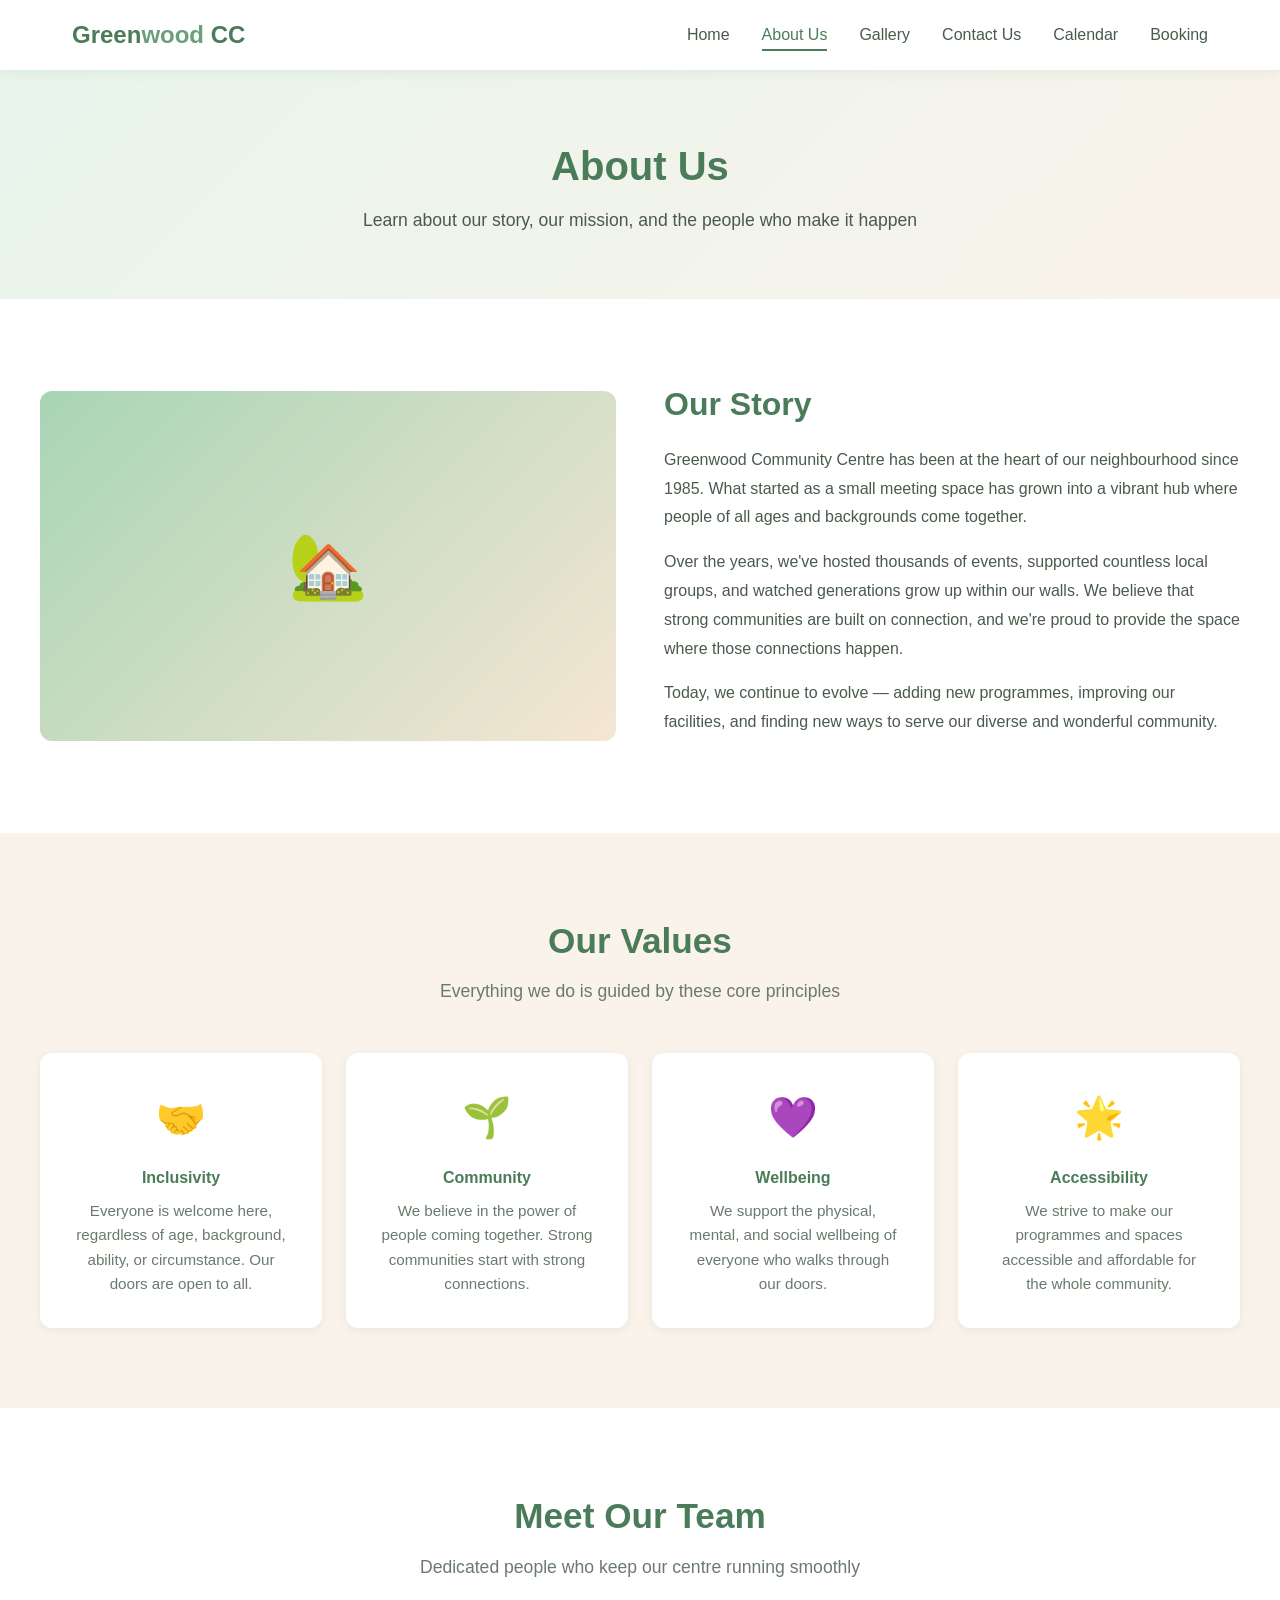
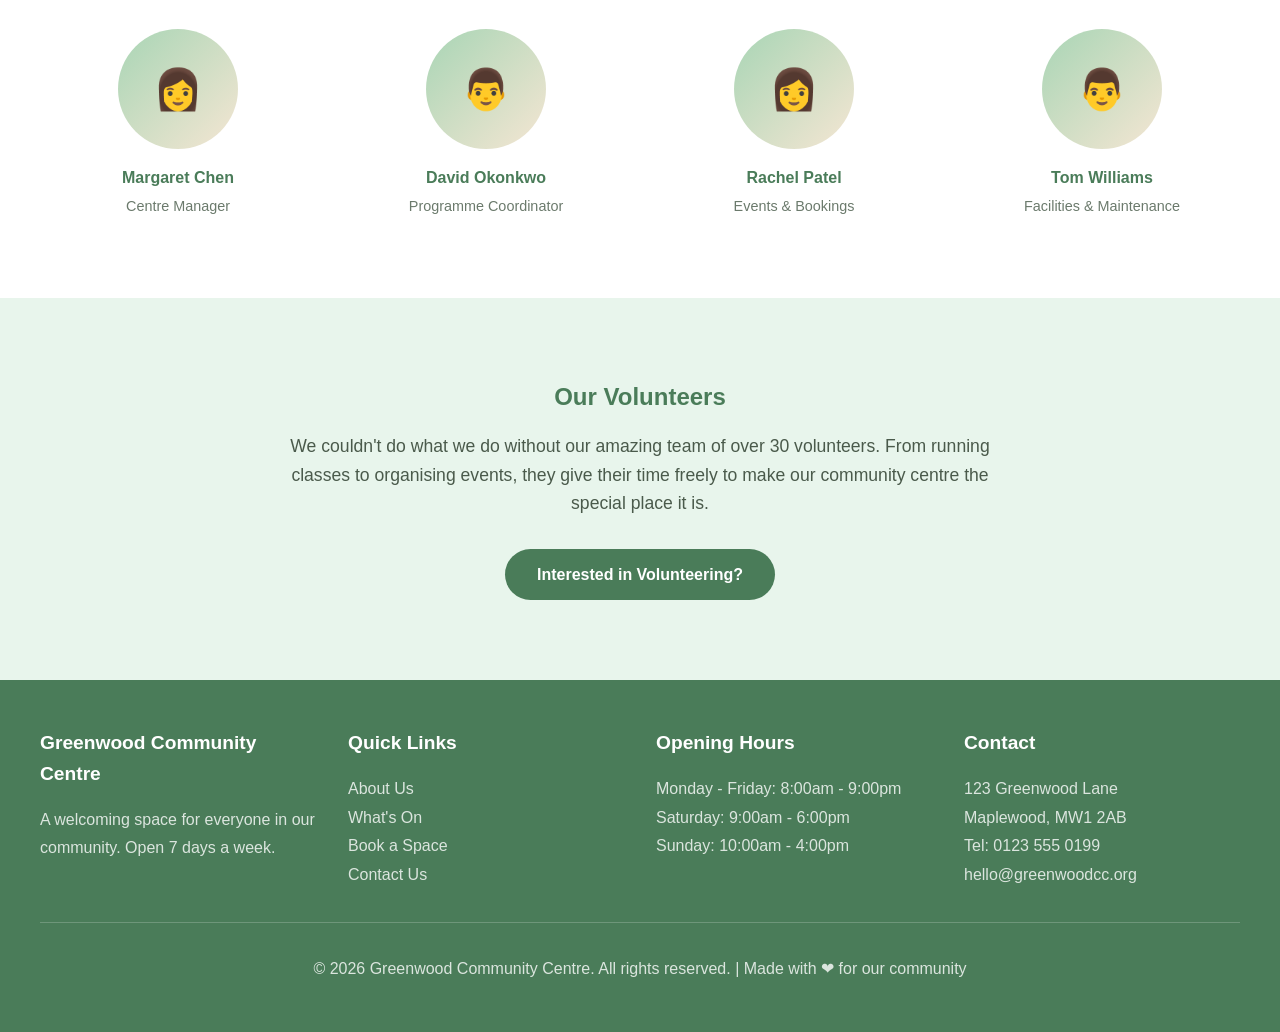
==== about.html @ 0eb02d69 "Greenwood Community Centre website - 6-page responsive site (Home, About, Gallery, Contact, Calendar" ====
<!DOCTYPE html>
<html lang="en">
<head>
  <meta charset="UTF-8">
  <meta name="viewport" content="width=device-width, initial-scale=1.0">
  <title>About Us - Greenwood Community Centre</title>
  <link rel="stylesheet" href="css/styles.css">
</head>
<body>
  <!-- Navigation -->
  <nav class="navbar">
    <div class="nav-container">
      <a href="index.html" class="nav-logo">Green<span>wood</span> CC</a>
      <ul class="nav-links">
        <li><a href="index.html">Home</a></li>
        <li><a href="about.html" class="active">About Us</a></li>
        <li><a href="gallery.html">Gallery</a></li>
        <li><a href="contact.html">Contact Us</a></li>
        <li><a href="calendar.html">Calendar</a></li>
        <li><a href="booking.html">Booking</a></li>
      </ul>
      <div class="nav-toggle">
        <span></span>
        <span></span>
        <span></span>
      </div>
    </div>
  </nav>

  <!-- Page Header -->
  <section class="page-header">
    <h1>About Us</h1>
    <p>Learn about our story, our mission, and the people who make it happen</p>
  </section>

  <!-- Our Story -->
  <section class="section">
    <div class="container">
      <div class="about-content">
        <div class="about-image">&#127969;</div>
        <div class="about-text">
          <h2>Our Story</h2>
          <p>Greenwood Community Centre has been at the heart of our neighbourhood since 1985. What started as a small meeting space has grown into a vibrant hub where people of all ages and backgrounds come together.</p>
          <p>Over the years, we've hosted thousands of events, supported countless local groups, and watched generations grow up within our walls. We believe that strong communities are built on connection, and we're proud to provide the space where those connections happen.</p>
          <p>Today, we continue to evolve — adding new programmes, improving our facilities, and finding new ways to serve our diverse and wonderful community.</p>
        </div>
      </div>
    </div>
  </section>

  <!-- Our Values -->
  <section class="section section-alt">
    <div class="container">
      <div class="section-header">
        <h2>Our Values</h2>
        <p>Everything we do is guided by these core principles</p>
      </div>
      <div class="values-grid">
        <div class="value-card">
          <div class="icon">&#129309;</div>
          <h4>Inclusivity</h4>
          <p>Everyone is welcome here, regardless of age, background, ability, or circumstance. Our doors are open to all.</p>
        </div>
        <div class="value-card">
          <div class="icon">&#127793;</div>
          <h4>Community</h4>
          <p>We believe in the power of people coming together. Strong communities start with strong connections.</p>
        </div>
        <div class="value-card">
          <div class="icon">&#128156;</div>
          <h4>Wellbeing</h4>
          <p>We support the physical, mental, and social wellbeing of everyone who walks through our doors.</p>
        </div>
        <div class="value-card">
          <div class="icon">&#127775;</div>
          <h4>Accessibility</h4>
          <p>We strive to make our programmes and spaces accessible and affordable for the whole community.</p>
        </div>
      </div>
    </div>
  </section>

  <!-- Our Team -->
  <section class="section">
    <div class="container">
      <div class="section-header">
        <h2>Meet Our Team</h2>
        <p>Dedicated people who keep our centre running smoothly</p>
      </div>
      <div class="team-grid">
        <div class="team-member">
          <div class="avatar">&#128105;</div>
          <h4>Margaret Chen</h4>
          <p>Centre Manager</p>
        </div>
        <div class="team-member">
          <div class="avatar">&#128104;</div>
          <h4>David Okonkwo</h4>
          <p>Programme Coordinator</p>
        </div>
        <div class="team-member">
          <div class="avatar">&#128105;</div>
          <h4>Rachel Patel</h4>
          <p>Events &amp; Bookings</p>
        </div>
        <div class="team-member">
          <div class="avatar">&#128104;</div>
          <h4>Tom Williams</h4>
          <p>Facilities &amp; Maintenance</p>
        </div>
      </div>
    </div>
  </section>

  <!-- Volunteers -->
  <section class="section section-green">
    <div class="container" style="text-align: center;">
      <h2 style="color: var(--green-dark); margin-bottom: 1rem;">Our Volunteers</h2>
      <p style="color: var(--text-medium); max-width: 700px; margin: 0 auto 2rem; font-size: 1.1rem;">We couldn't do what we do without our amazing team of over 30 volunteers. From running classes to organising events, they give their time freely to make our community centre the special place it is.</p>
      <a href="contact.html" class="btn btn-primary">Interested in Volunteering?</a>
    </div>
  </section>

  <!-- Footer -->
  <footer class="footer">
    <div class="footer-content">
      <div>
        <h4>Greenwood Community Centre</h4>
        <p>A welcoming space for everyone in our community. Open 7 days a week.</p>
      </div>
      <div>
        <h4>Quick Links</h4>
        <p><a href="about.html">About Us</a></p>
        <p><a href="calendar.html">What's On</a></p>
        <p><a href="booking.html">Book a Space</a></p>
        <p><a href="contact.html">Contact Us</a></p>
      </div>
      <div>
        <h4>Opening Hours</h4>
        <p>Monday - Friday: 8:00am - 9:00pm</p>
        <p>Saturday: 9:00am - 6:00pm</p>
        <p>Sunday: 10:00am - 4:00pm</p>
      </div>
      <div>
        <h4>Contact</h4>
        <p>123 Greenwood Lane</p>
        <p>Maplewood, MW1 2AB</p>
        <p>Tel: 0123 555 0199</p>
        <p>hello@greenwoodcc.org</p>
      </div>
    </div>
    <div class="footer-bottom">
      <p>&copy; 2026 Greenwood Community Centre. All rights reserved. | Made with &#10084; for our community</p>
    </div>
  </footer>

  <script src="js/main.js"></script>
</body>
</html>
---- css/styles.css ----
/* === Community Centre Website - Global Styles === */

:root {
  --green-dark: #4a7c59;
  --green-medium: #6b9f7a;
  --green-light: #a8d5b5;
  --green-pale: #e8f5ec;
  --beige-warm: #f5e6d3;
  --beige-light: #faf3eb;
  --white: #ffffff;
  --text-dark: #2d3a2e;
  --text-medium: #4a5a4b;
  --text-light: #6b7a6c;
  --shadow: rgba(74, 124, 89, 0.1);
  --radius: 12px;
  --transition: all 0.3s ease;
}

/* Reset */
*, *::before, *::after {
  margin: 0;
  padding: 0;
  box-sizing: border-box;
}

html {
  scroll-behavior: smooth;
}

body {
  font-family: 'Segoe UI', 'Open Sans', sans-serif;
  color: var(--text-dark);
  background-color: var(--white);
  line-height: 1.6;
}

a {
  text-decoration: none;
  color: inherit;
}

ul {
  list-style: none;
}

img {
  max-width: 100%;
  height: auto;
  display: block;
}

/* === Navigation === */
.navbar {
  background-color: var(--white);
  box-shadow: 0 2px 12px var(--shadow);
  position: sticky;
  top: 0;
  z-index: 1000;
}

.nav-container {
  max-width: 1200px;
  margin: 0 auto;
  padding: 1rem 2rem;
  display: flex;
  justify-content: space-between;
  align-items: center;
}

.nav-logo {
  font-size: 1.5rem;
  font-weight: 700;
  color: var(--green-dark);
}

.nav-logo span {
  color: var(--green-medium);
}

.nav-links {
  display: flex;
  gap: 2rem;
}

.nav-links a {
  color: var(--text-medium);
  font-weight: 500;
  padding: 0.5rem 0;
  position: relative;
  transition: var(--transition);
}

.nav-links a:hover,
.nav-links a.active {
  color: var(--green-dark);
}

.nav-links a::after {
  content: '';
  position: absolute;
  bottom: 0;
  left: 0;
  width: 0;
  height: 2px;
  background-color: var(--green-dark);
  transition: var(--transition);
}

.nav-links a:hover::after,
.nav-links a.active::after {
  width: 100%;
}

.nav-toggle {
  display: none;
  flex-direction: column;
  gap: 5px;
  cursor: pointer;
  padding: 5px;
}

.nav-toggle span {
  width: 25px;
  height: 3px;
  background-color: var(--green-dark);
  border-radius: 2px;
  transition: var(--transition);
}

/* === Hero Section === */
.hero {
  background: linear-gradient(135deg, var(--green-pale) 0%, var(--beige-light) 50%, var(--beige-warm) 100%);
  padding: 6rem 2rem;
  text-align: center;
  position: relative;
  overflow: hidden;
}

.hero::before {
  content: '';
  position: absolute;
  top: -50%;
  right: -20%;
  width: 500px;
  height: 500px;
  background: radial-gradient(circle, var(--green-light) 0%, transparent 70%);
  opacity: 0.3;
  border-radius: 50%;
}

.hero-content {
  max-width: 800px;
  margin: 0 auto;
  position: relative;
  z-index: 1;
}

.hero h1 {
  font-size: 3rem;
  color: var(--green-dark);
  margin-bottom: 1rem;
  line-height: 1.2;
}

.hero .tagline {
  font-size: 1.3rem;
  color: var(--text-medium);
  margin-bottom: 2rem;
  font-weight: 300;
}

.hero .cta-btn {
  display: inline-block;
  background-color: var(--green-dark);
  color: var(--white);
  padding: 1rem 2.5rem;
  border-radius: 50px;
  font-size: 1.1rem;
  font-weight: 600;
  transition: var(--transition);
  box-shadow: 0 4px 15px rgba(74, 124, 89, 0.3);
}

.hero .cta-btn:hover {
  background-color: var(--green-medium);
  transform: translateY(-2px);
  box-shadow: 0 6px 20px rgba(74, 124, 89, 0.4);
}

/* === Section Styles === */
.section {
  padding: 5rem 2rem;
}

.section-alt {
  background-color: var(--beige-light);
}

.section-green {
  background-color: var(--green-pale);
}

.container {
  max-width: 1200px;
  margin: 0 auto;
}

.section-header {
  text-align: center;
  margin-bottom: 3rem;
}

.section-header h2 {
  font-size: 2.2rem;
  color: var(--green-dark);
  margin-bottom: 0.5rem;
}

.section-header p {
  color: var(--text-light);
  font-size: 1.1rem;
  max-width: 600px;
  margin: 0 auto;
}

/* === Cards === */
.cards-grid {
  display: grid;
  grid-template-columns: repeat(auto-fit, minmax(300px, 1fr));
  gap: 2rem;
}

.card {
  background-color: var(--white);
  border-radius: var(--radius);
  padding: 2rem;
  box-shadow: 0 4px 15px var(--shadow);
  transition: var(--transition);
}

.card:hover {
  transform: translateY(-5px);
  box-shadow: 0 8px 25px rgba(74, 124, 89, 0.15);
}

.card-icon {
  font-size: 2.5rem;
  margin-bottom: 1rem;
}

.card h3 {
  color: var(--green-dark);
  margin-bottom: 0.5rem;
  font-size: 1.3rem;
}

.card p {
  color: var(--text-light);
  line-height: 1.7;
}

/* === Buttons === */
.btn {
  display: inline-block;
  padding: 0.8rem 2rem;
  border-radius: 50px;
  font-weight: 600;
  transition: var(--transition);
  border: none;
  cursor: pointer;
  font-size: 1rem;
}

.btn-primary {
  background-color: var(--green-dark);
  color: var(--white);
}

.btn-primary:hover {
  background-color: var(--green-medium);
  transform: translateY(-2px);
}

.btn-secondary {
  background-color: transparent;
  color: var(--green-dark);
  border: 2px solid var(--green-dark);
}

.btn-secondary:hover {
  background-color: var(--green-dark);
  color: var(--white);
}

/* === Forms === */
.form-group {
  margin-bottom: 1.5rem;
}

.form-group label {
  display: block;
  margin-bottom: 0.5rem;
  color: var(--text-medium);
  font-weight: 500;
}

.form-group input,
.form-group textarea,
.form-group select {
  width: 100%;
  padding: 0.9rem 1.2rem;
  border: 2px solid var(--green-light);
  border-radius: var(--radius);
  font-size: 1rem;
  font-family: inherit;
  transition: var(--transition);
  background-color: var(--white);
}

.form-group input:focus,
.form-group textarea:focus,
.form-group select:focus {
  outline: none;
  border-color: var(--green-dark);
  box-shadow: 0 0 0 3px rgba(74, 124, 89, 0.1);
}

.form-group textarea {
  resize: vertical;
  min-height: 120px;
}

/* === Footer === */
.footer {
  background-color: var(--green-dark);
  color: var(--white);
  padding: 3rem 2rem;
}

.footer-content {
  max-width: 1200px;
  margin: 0 auto;
  display: grid;
  grid-template-columns: repeat(auto-fit, minmax(250px, 1fr));
  gap: 2rem;
}

.footer h4 {
  margin-bottom: 1rem;
  font-size: 1.2rem;
}

.footer p,
.footer a {
  color: rgba(255, 255, 255, 0.8);
  line-height: 1.8;
}

.footer a:hover {
  color: var(--white);
}

.footer-bottom {
  max-width: 1200px;
  margin: 2rem auto 0;
  padding-top: 2rem;
  border-top: 1px solid rgba(255, 255, 255, 0.2);
  text-align: center;
  color: rgba(255, 255, 255, 0.6);
}

/* === Page Header === */
.page-header {
  background: linear-gradient(135deg, var(--green-pale) 0%, var(--beige-light) 100%);
  padding: 4rem 2rem;
  text-align: center;
}

.page-header h1 {
  font-size: 2.5rem;
  color: var(--green-dark);
  margin-bottom: 0.5rem;
}

.page-header p {
  color: var(--text-medium);
  font-size: 1.1rem;
}

/* === Gallery === */
.gallery-grid {
  display: grid;
  grid-template-columns: repeat(auto-fit, minmax(280px, 1fr));
  gap: 1.5rem;
}

.gallery-item {
  border-radius: var(--radius);
  overflow: hidden;
  aspect-ratio: 4/3;
  background-color: var(--green-light);
  position: relative;
  transition: var(--transition);
}

.gallery-item:hover {
  transform: scale(1.02);
  box-shadow: 0 8px 25px var(--shadow);
}

.gallery-item .overlay {
  position: absolute;
  bottom: 0;
  left: 0;
  right: 0;
  background: linear-gradient(transparent, rgba(0,0,0,0.6));
  padding: 1.5rem;
  color: var(--white);
  opacity: 0;
  transition: var(--transition);
}

.gallery-item:hover .overlay {
  opacity: 1;
}

.gallery-placeholder {
  width: 100%;
  height: 100%;
  display: flex;
  align-items: center;
  justify-content: center;
  font-size: 3rem;
  color: var(--green-dark);
  background: linear-gradient(135deg, var(--green-pale), var(--beige-warm));
}

/* === Calendar === */
.calendar-container {
  background-color: var(--white);
  border-radius: var(--radius);
  box-shadow: 0 4px 15px var(--shadow);
  overflow: hidden;
}

.calendar-header {
  background-color: var(--green-dark);
  color: var(--white);
  padding: 1.5rem 2rem;
  display: flex;
  justify-content: space-between;
  align-items: center;
}

.calendar-grid {
  display: grid;
  grid-template-columns: repeat(7, 1fr);
  gap: 1px;
  background-color: var(--green-pale);
}

.calendar-day-header {
  background-color: var(--beige-light);
  padding: 0.8rem;
  text-align: center;
  font-weight: 600;
  color: var(--green-dark);
  font-size: 0.9rem;
}

.calendar-day {
  background-color: var(--white);
  padding: 0.8rem;
  min-height: 80px;
  position: relative;
}

.calendar-day.empty {
  background-color: var(--beige-light);
  opacity: 0.5;
}

.calendar-day .day-number {
  font-weight: 600;
  color: var(--text-medium);
  margin-bottom: 0.3rem;
}

.calendar-day .event {
  font-size: 0.75rem;
  background-color: var(--green-light);
  color: var(--green-dark);
  padding: 2px 6px;
  border-radius: 4px;
  margin-top: 2px;
  white-space: nowrap;
  overflow: hidden;
  text-overflow: ellipsis;
}

.event-list {
  margin-top: 3rem;
}

.event-item {
  display: flex;
  gap: 1.5rem;
  padding: 1.5rem;
  background-color: var(--white);
  border-radius: var(--radius);
  box-shadow: 0 2px 10px var(--shadow);
  margin-bottom: 1rem;
  align-items: center;
}

.event-date {
  background-color: var(--green-dark);
  color: var(--white);
  padding: 1rem;
  border-radius: var(--radius);
  text-align: center;
  min-width: 70px;
}

.event-date .month {
  font-size: 0.8rem;
  text-transform: uppercase;
}

.event-date .day {
  font-size: 1.8rem;
  font-weight: 700;
}

.event-details h4 {
  color: var(--green-dark);
  margin-bottom: 0.3rem;
}

.event-details p {
  color: var(--text-light);
  font-size: 0.9rem;
}

/* === Booking === */
.booking-form {
  max-width: 700px;
  margin: 0 auto;
  background-color: var(--white);
  padding: 3rem;
  border-radius: var(--radius);
  box-shadow: 0 4px 15px var(--shadow);
}

.booking-form h3 {
  color: var(--green-dark);
  margin-bottom: 1.5rem;
  font-size: 1.5rem;
}

.form-row {
  display: grid;
  grid-template-columns: 1fr 1fr;
  gap: 1rem;
}

/* === Contact === */
.contact-grid {
  display: grid;
  grid-template-columns: 1fr 1fr;
  gap: 3rem;
  align-items: start;
}

.contact-info-item {
  display: flex;
  gap: 1rem;
  margin-bottom: 1.5rem;
  align-items: flex-start;
}

.contact-info-item .icon {
  width: 45px;
  height: 45px;
  background-color: var(--green-pale);
  border-radius: 50%;
  display: flex;
  align-items: center;
  justify-content: center;
  flex-shrink: 0;
  font-size: 1.2rem;
}

.map-placeholder {
  width: 100%;
  height: 250px;
  background: linear-gradient(135deg, var(--green-pale), var(--beige-warm));
  border-radius: var(--radius);
  display: flex;
  align-items: center;
  justify-content: center;
  color: var(--text-light);
  font-size: 1.1rem;
  margin-top: 2rem;
}

/* === About === */
.about-content {
  display: grid;
  grid-template-columns: 1fr 1fr;
  gap: 3rem;
  align-items: center;
}

.about-image {
  width: 100%;
  height: 350px;
  background: linear-gradient(135deg, var(--green-light), var(--beige-warm));
  border-radius: var(--radius);
  display: flex;
  align-items: center;
  justify-content: center;
  font-size: 4rem;
}

.about-text h2 {
  color: var(--green-dark);
  margin-bottom: 1rem;
  font-size: 2rem;
}

.about-text p {
  color: var(--text-medium);
  margin-bottom: 1rem;
  line-height: 1.8;
}

.values-grid {
  display: grid;
  grid-template-columns: repeat(auto-fit, minmax(250px, 1fr));
  gap: 1.5rem;
  margin-top: 2rem;
}

.value-card {
  text-align: center;
  padding: 2rem;
  background-color: var(--white);
  border-radius: var(--radius);
  box-shadow: 0 2px 10px var(--shadow);
}

.value-card .icon {
  font-size: 2.5rem;
  margin-bottom: 1rem;
}

.value-card h4 {
  color: var(--green-dark);
  margin-bottom: 0.5rem;
}

.value-card p {
  color: var(--text-light);
  font-size: 0.95rem;
}

/* === Team === */
.team-grid {
  display: grid;
  grid-template-columns: repeat(auto-fit, minmax(220px, 1fr));
  gap: 2rem;
}

.team-member {
  text-align: center;
}

.team-member .avatar {
  width: 120px;
  height: 120px;
  border-radius: 50%;
  background: linear-gradient(135deg, var(--green-light), var(--beige-warm));
  margin: 0 auto 1rem;
  display: flex;
  align-items: center;
  justify-content: center;
  font-size: 2.5rem;
}

.team-member h4 {
  color: var(--green-dark);
  margin-bottom: 0.3rem;
}

.team-member p {
  color: var(--text-light);
  font-size: 0.9rem;
}

/* === Responsive === */
@media (max-width: 768px) {
  .nav-toggle {
    display: flex;
  }

  .nav-links {
    display: none;
    position: absolute;
    top: 100%;
    left: 0;
    right: 0;
    background-color: var(--white);
    flex-direction: column;
    padding: 1rem 2rem;
    box-shadow: 0 4px 12px var(--shadow);
    gap: 0;
  }

  .nav-links.active {
    display: flex;
  }

  .nav-links a {
    padding: 0.8rem 0;
    border-bottom: 1px solid var(--green-pale);
  }

  .navbar {
    position: relative;
  }

  .nav-container {
    position: relative;
  }

  .hero h1 {
    font-size: 2rem;
  }

  .hero .tagline {
    font-size: 1.1rem;
  }

  .hero {
    padding: 4rem 1.5rem;
  }

  .about-content {
    grid-template-columns: 1fr;
  }

  .contact-grid {
    grid-template-columns: 1fr;
  }

  .form-row {
    grid-template-columns: 1fr;
  }

  .calendar-grid {
    font-size: 0.8rem;
  }

  .calendar-day {
    min-height: 50px;
    padding: 0.4rem;
  }

  .calendar-day .event {
    font-size: 0.65rem;
  }

  .section {
    padding: 3rem 1.5rem;
  }

  .page-header {
    padding: 3rem 1.5rem;
  }

  .page-header h1 {
    font-size: 2rem;
  }

  .booking-form {
    padding: 2rem 1.5rem;
  }

  .event-item {
    flex-direction: column;
    text-align: center;
  }
}

@media (max-width: 480px) {
  .hero h1 {
    font-size: 1.7rem;
  }

  .cards-grid {
    grid-template-columns: 1fr;
  }

  .gallery-grid {
    grid-template-columns: 1fr;
  }

  .footer-content {
    grid-template-columns: 1fr;
  }
}
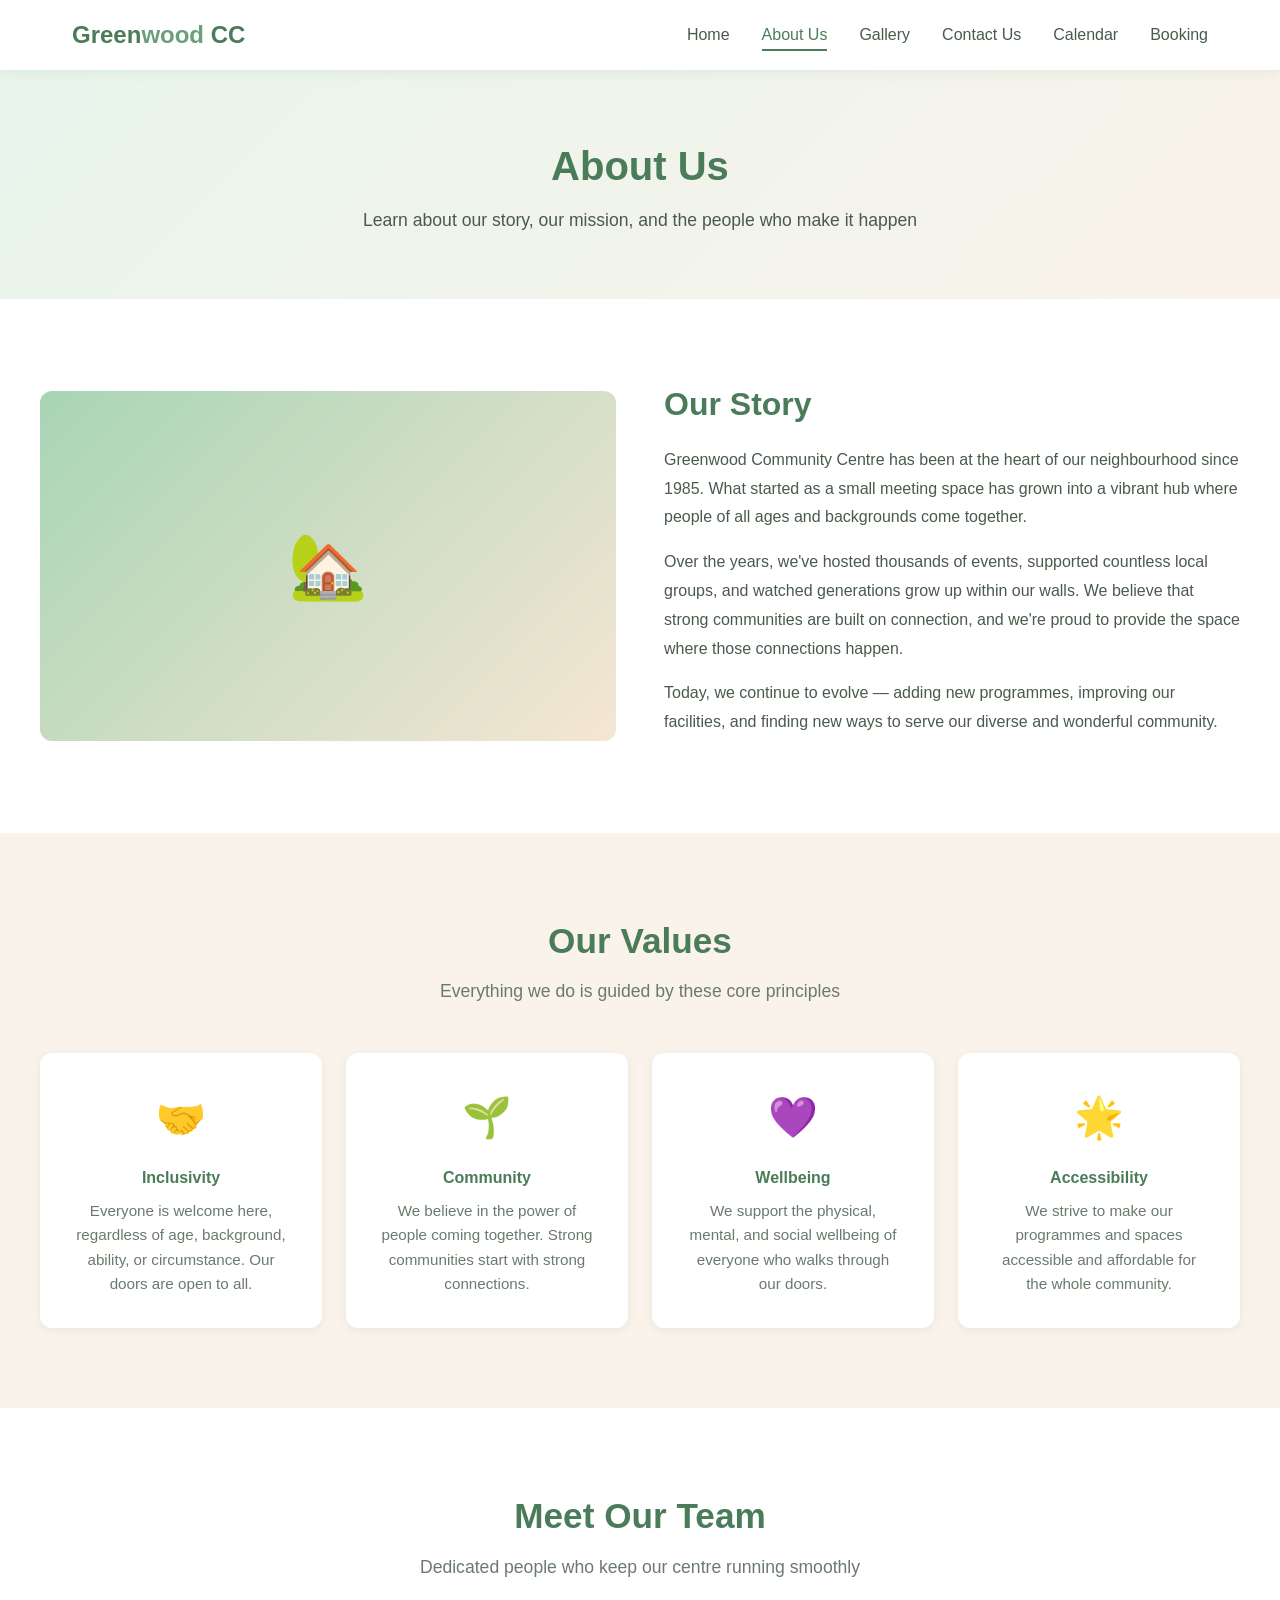
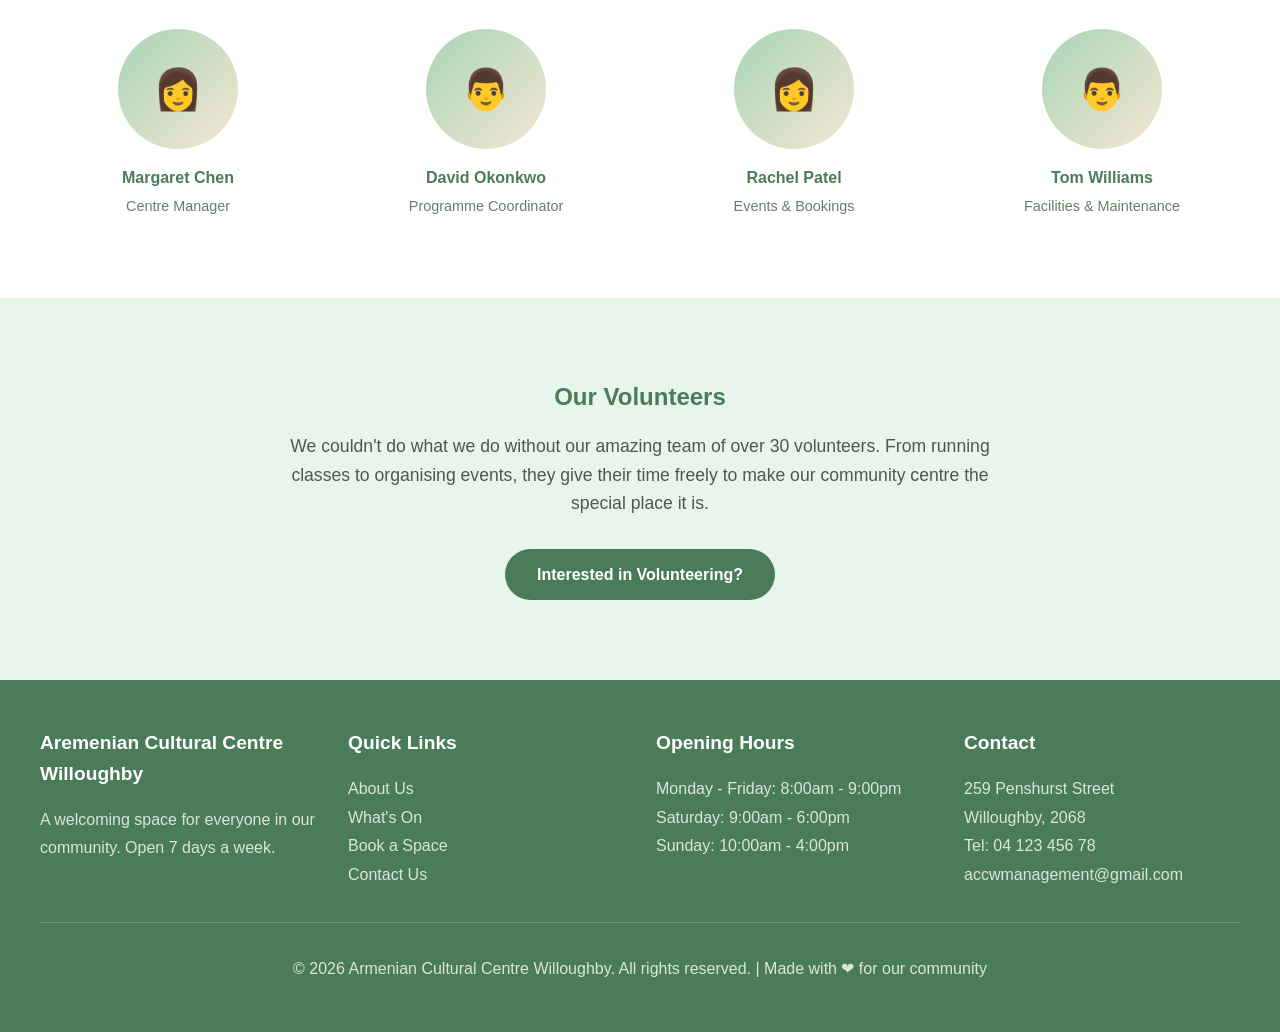
==== commit 819cb16c: "Update about.html" ====
--- a/about.html
+++ b/about.html
@@ -125,7 +125,7 @@
   <footer class="footer">
     <div class="footer-content">
       <div>
-        <h4>Greenwood Community Centre</h4>
+        <h4>Aremenian Cultural Centre Willoughby</h4>
         <p>A welcoming space for everyone in our community. Open 7 days a week.</p>
       </div>
       <div>
@@ -143,14 +143,14 @@
       </div>
       <div>
         <h4>Contact</h4>
-        <p>123 Greenwood Lane</p>
-        <p>Maplewood, MW1 2AB</p>
-        <p>Tel: 0123 555 0199</p>
-        <p>hello@greenwoodcc.org</p>
+        <p>259 Penshurst Street</p>
+        <p>Willoughby, 2068</p>
+        <p>Tel: 04 123 456 78</p>
+        <p>accwmanagement@gmail.com</p>
       </div>
     </div>
     <div class="footer-bottom">
-      <p>&copy; 2026 Greenwood Community Centre. All rights reserved. | Made with &#10084; for our community</p>
+      <p>&copy; 2026 Armenian Cultural Centre Willoughby. All rights reserved. | Made with &#10084; for our community</p>
     </div>
   </footer>
 
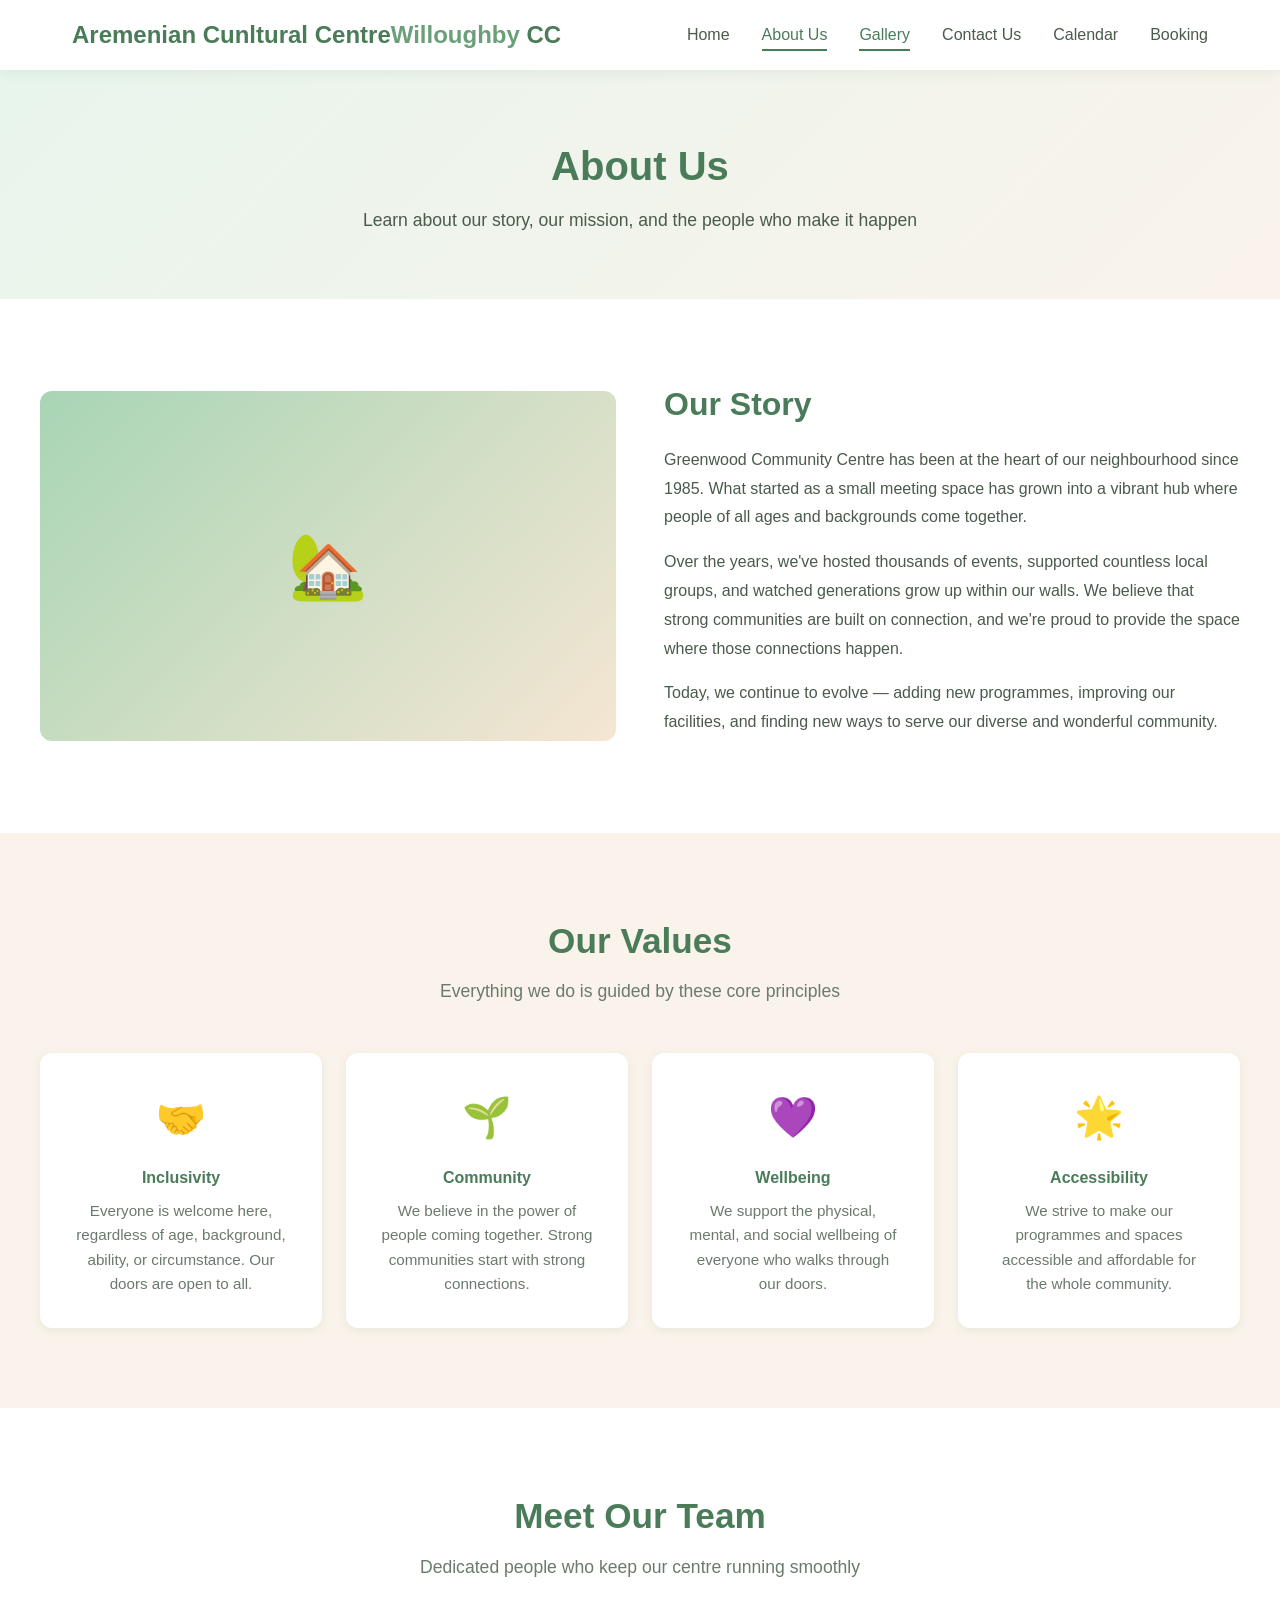
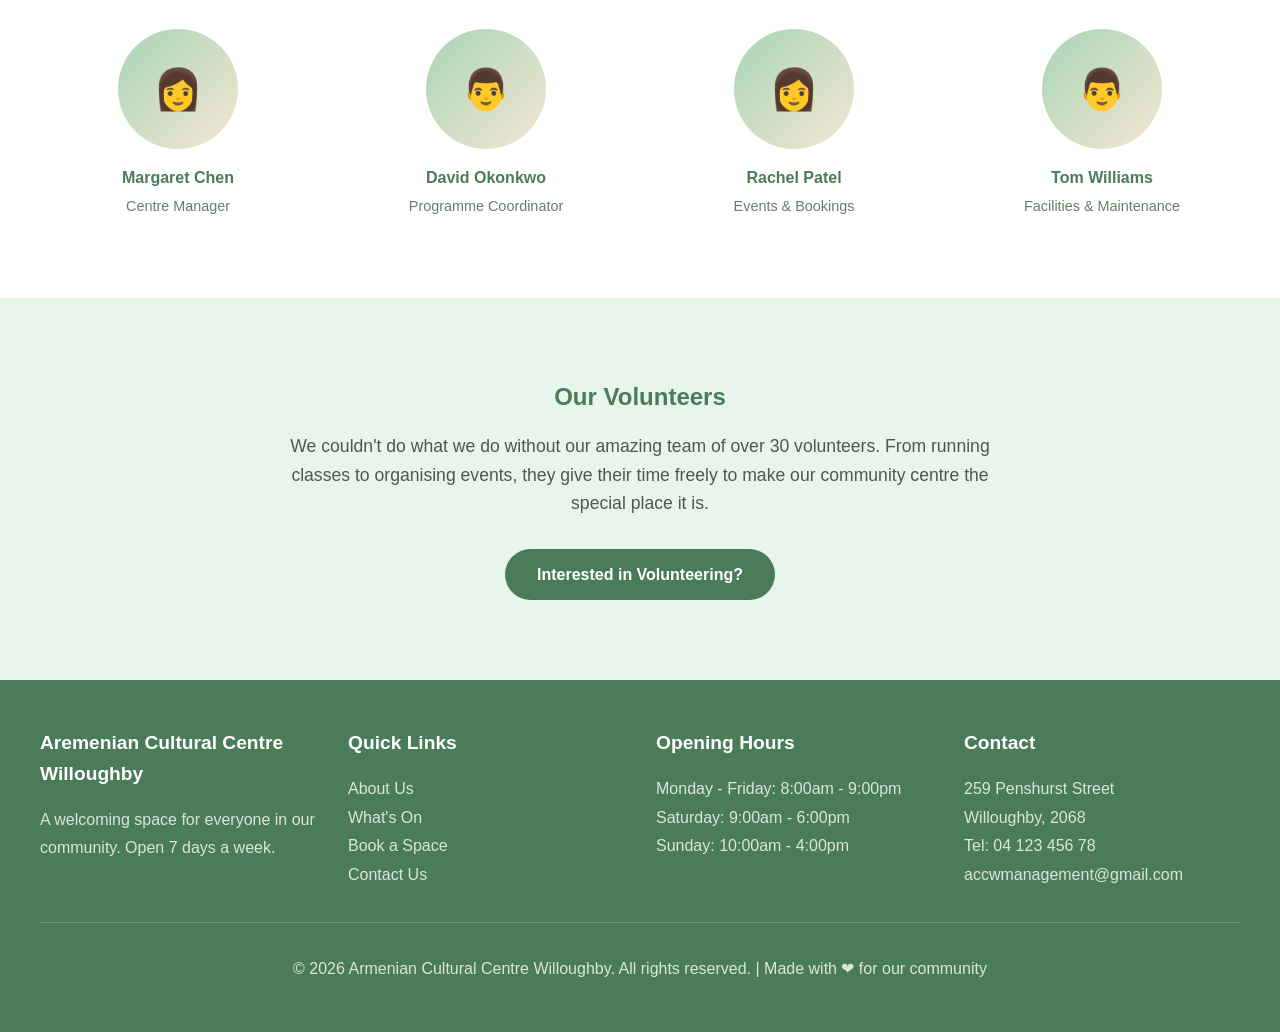
==== commit 986f5933: "Update about.html" ====
--- a/about.html
+++ b/about.html
@@ -3,18 +3,18 @@
 <head>
   <meta charset="UTF-8">
   <meta name="viewport" content="width=device-width, initial-scale=1.0">
-  <title>About Us - Greenwood Community Centre</title>
+  <title>About - ACCW</title>
   <link rel="stylesheet" href="css/styles.css">
 </head>
 <body>
   <!-- Navigation -->
   <nav class="navbar">
     <div class="nav-container">
-      <a href="index.html" class="nav-logo">Green<span>wood</span> CC</a>
+      <a href="index.html" class="nav-logo">Aremenian Cunltural Centre<span>Willoughby</span> CC</a>
       <ul class="nav-links">
         <li><a href="index.html">Home</a></li>
-        <li><a href="about.html" class="active">About Us</a></li>
-        <li><a href="gallery.html">Gallery</a></li>
+        <li><a href="about.html">About Us</a></li>
+        <li><a href="gallery.html" class="active">Gallery</a></li>
         <li><a href="contact.html">Contact Us</a></li>
         <li><a href="calendar.html">Calendar</a></li>
         <li><a href="booking.html">Booking</a></li>
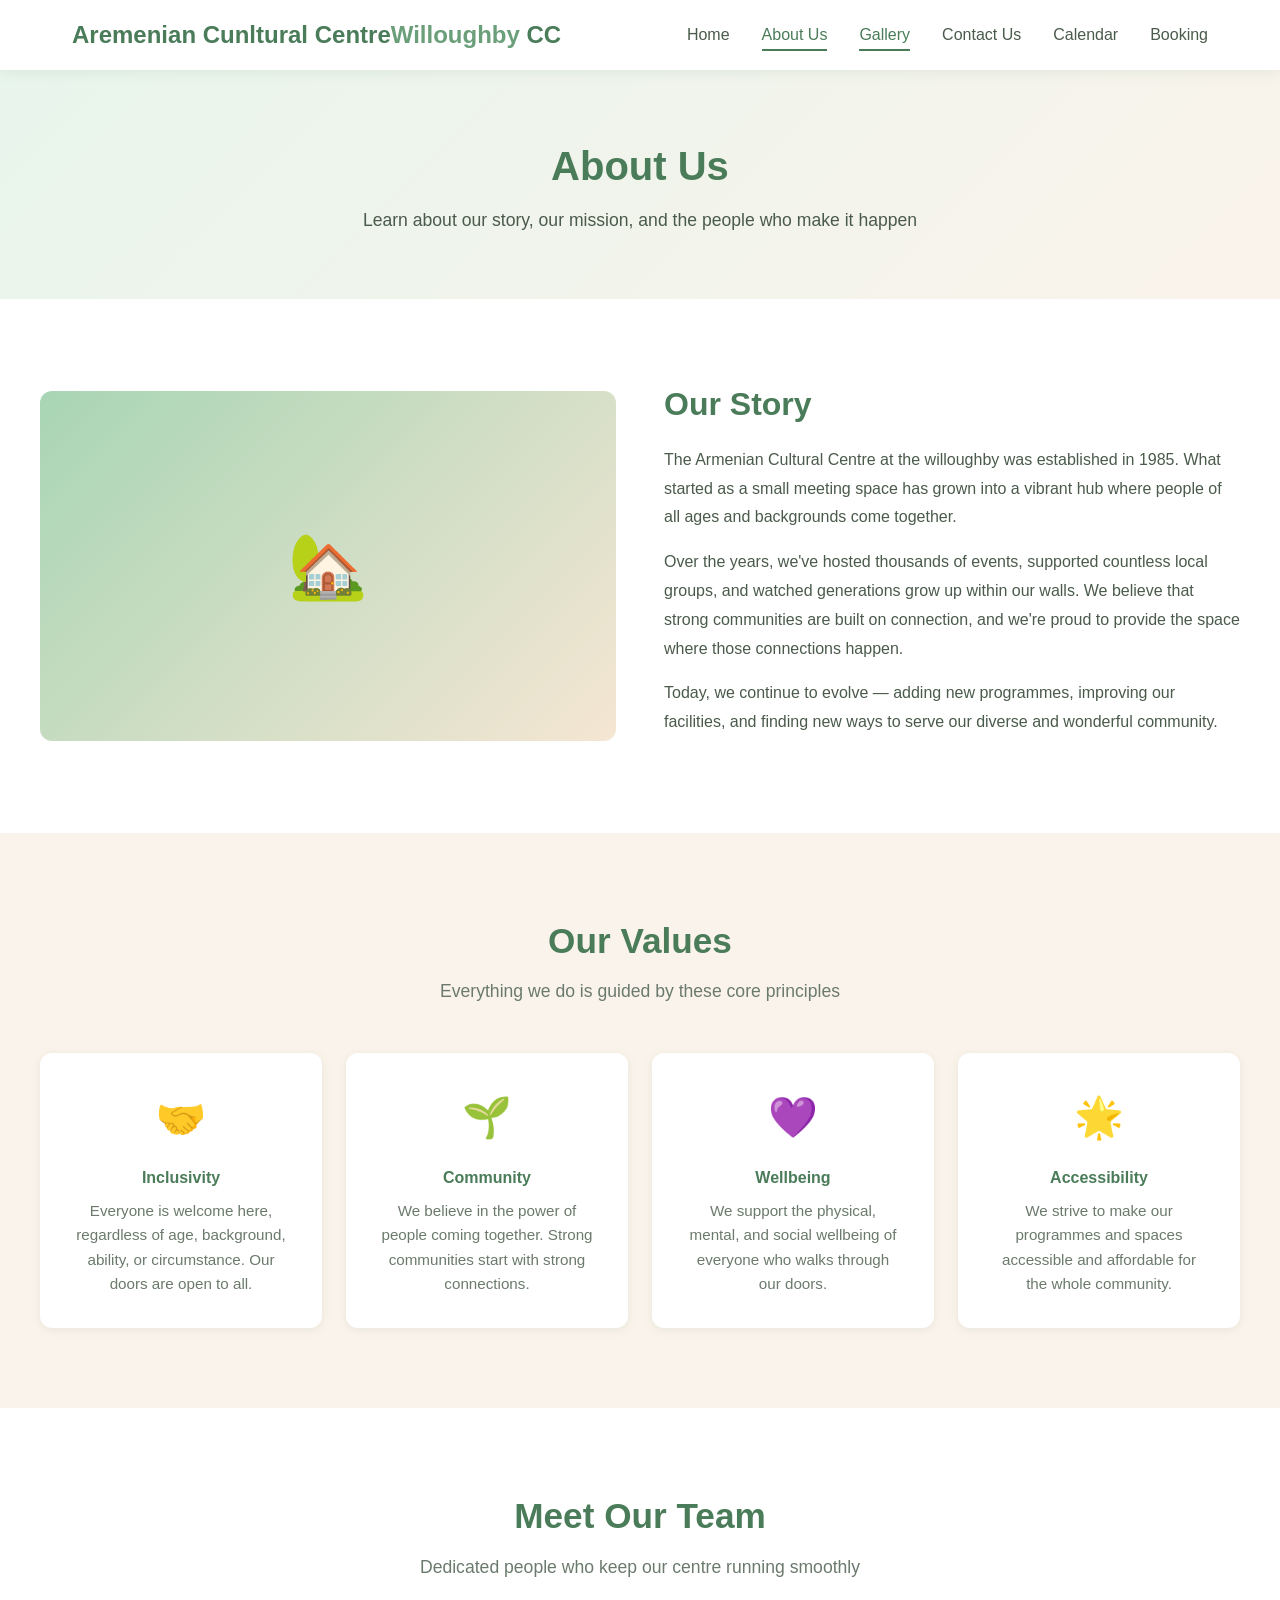
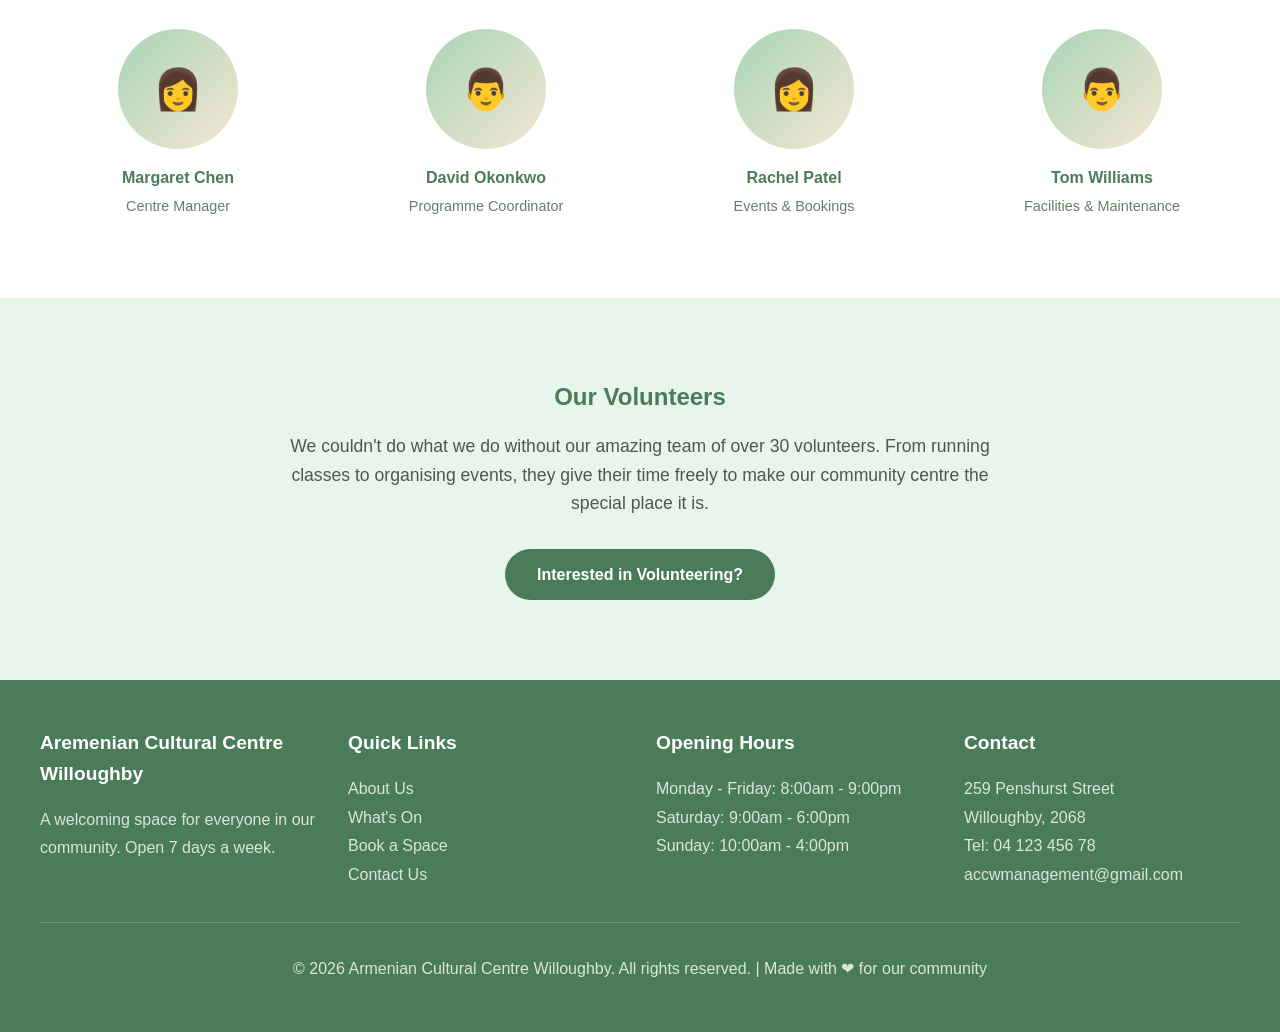
==== commit 399be638: "Update about.html" ====
--- a/about.html
+++ b/about.html
@@ -40,7 +40,7 @@
         <div class="about-image">&#127969;</div>
         <div class="about-text">
           <h2>Our Story</h2>
-          <p>Greenwood Community Centre has been at the heart of our neighbourhood since 1985. What started as a small meeting space has grown into a vibrant hub where people of all ages and backgrounds come together.</p>
+          <p>The Armenian Cultural Centre at the willoughby was established in 1985. What started as a small meeting space has grown into a vibrant hub where people of all ages and backgrounds come together.</p>
           <p>Over the years, we've hosted thousands of events, supported countless local groups, and watched generations grow up within our walls. We believe that strong communities are built on connection, and we're proud to provide the space where those connections happen.</p>
           <p>Today, we continue to evolve — adding new programmes, improving our facilities, and finding new ways to serve our diverse and wonderful community.</p>
         </div>
